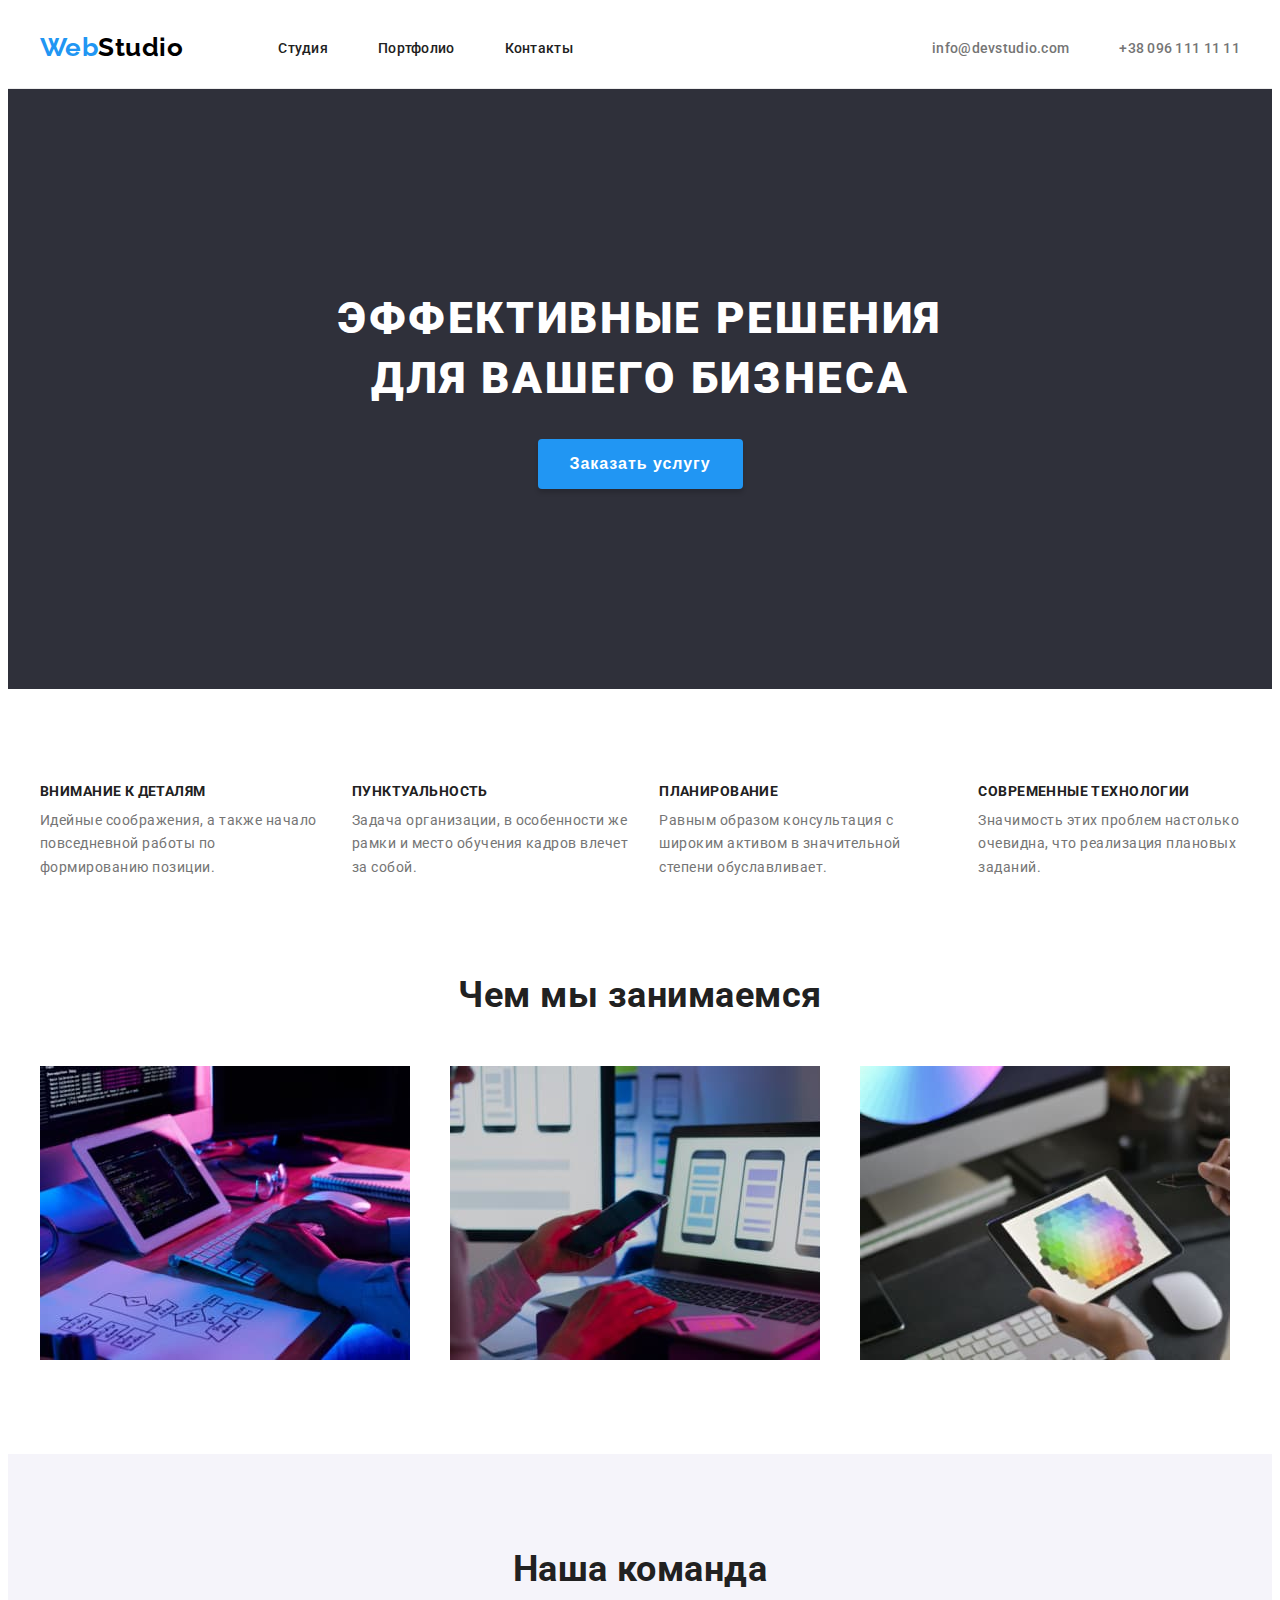
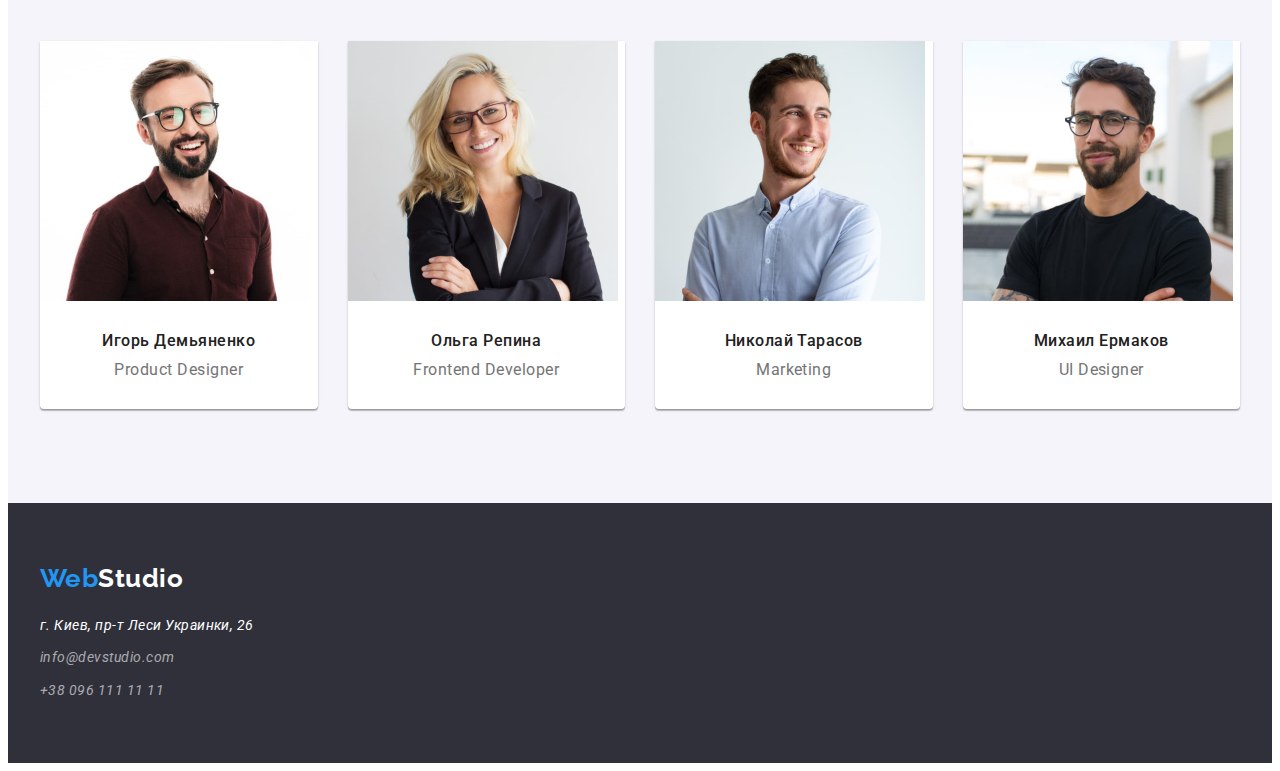
==== index.html @ ddf94287 "добавляет файлы дз3" ====
<!DOCTYPE html>
<html lang="ru">
  <head>
    <meta charset="UTF-8" />
    <meta http-equiv="X-UA-Compatible" content="IE=edge" />
    <meta name="viewport" content="width=device-width, initial-scale=1.0" />
    <title>Document</title>
    <link rel="preconnect" href="https://fonts.googleapis.com" />
    <link rel="preconnect" href="https://fonts.gstatic.com" crossorigin />
    <link
      href="https://fonts.googleapis.com/css2?family=Raleway:wght@700&family=Roboto:wght@400;500;700;900&display=swap"
      rel="stylesheet"
    />
    <link
      rel="stylesheet"
      href="https://cdnjs.cloudflare.com/ajax/libs/modern-normalize/1.1.0/modern-normalize.min.css"
      integrity="sha512-wpPYUAdjBVSE4KJnH1VR1HeZfpl1ub8YT/NKx4PuQ5NmX2tKuGu6U/JRp5y+Y8XG2tV+wKQpNHVUX03MfMFn9Q=="
      crossorigin="anonymous"
      referrerpolicy="no-referrer"
    />
    <link rel="stylesheet" href="./css/style.css" />
  </head>

  <body>
    <header class="header">
      <div class="container header-container">
        <a class="link logo" href="./index.html"
          >Web<span class="logo-color-black">Studio</span>
        </a>
        <nav class="nav">
          <ul class="links header-links">
            <li class="list nav-item">
              <a class="header-link link" href="./index.html">Студия</a>
            </li>
            <li class="list nav-item">
              <a class="header-link link" href="./portfolio.html">Портфолио</a>
            </li>
            <li class="list nav-item">
              <a class="header-link link" href="#">Контакты</a>
            </li>
          </ul>
        </nav>
        <ul class="contacts header-contacts">
          <li class="list list-contacts">
            <a class="link link-contacts" href="mailto:info@devstudio.com"
              >info@devstudio.com</a
            >
          </li>
          <li class="list list-contacts">
            <a class="link link-contacts" href="tel:+380961111111"
              >+38 096 111 11 11</a
            >
          </li>
        </ul>
      </div>
    </header>
    <main>
      <section class="hero">
        <div class="container hero-container">
          <h1 class="hero-title">Эффективные решения для вашего бизнеса</h1>
          <button type="button" class="hero-btn btn">Заказать услугу</button>
        </div>
      </section>
      <section class="benefits">
        <h2 class="visually-hidden">Преимущества</h2>
        <div class="container">
          <ul class="benefits-list">
            <li class="list benefits-item">
              <h3 class="benefits-title">Внимание к деталям</h3>
              <p class="benefits-text">
                Идейные соображения, а также начало повседневной работы по
                формированию позиции.
              </p>
            </li>
            <li class="list benefits-item">
              <h3 class="benefits-title">Пунктуальность</h3>
              <p class="benefits-text">
                Задача организации, в особенности же рамки и место обучения
                кадров влечет за собой.
              </p>
            </li>
            <li class="list benefits-item">
              <h3 class="benefits-title">Планирование</h3>
              <p class="benefits-text">
                Равным образом консультация с широким активом в значительной
                степени обуславливает.
              </p>
            </li>
            <li class="list benefits-item">
              <h3 class="benefits-title">Современные технологии</h3>
              <p class="benefits-text">
                Значимость этих проблем настолько очевидна, что реализация
                плановых заданий.
              </p>
            </li>
          </ul>
        </div>
      </section>
      <section class="business">
        <div class="container">
          <h2 class="business-title title">Чем мы занимаемся</h2>
          <ul class="business-list">
            <li class="list business-item">
              <img
                src="./images/box-1.jpg"
                alt="Печатает на клавиатуре"
                width="370"
                height="294"
              />
            </li>
            <li class="list business-item">
              <img
                src="./images/box-2.jpg"
                alt="Макеты мобильных версий"
                width="370"
                height="294"
              />
            </li>
            <li class="list business-item">
              <img
                src="./images/box-3.jpg"
                alt="Подбор цвета"
                width="370"
                height="294"
              />
            </li>
          </ul>
        </div>
      </section>
      <section class="team">
        <div class="container">
          <h2 class="team-title title">Наша команда</h2>
          <ul class="team-lists">
            <li class="cart list">
              <img
                class="cart-img"
                src="./images/member-1.jpg"
                alt="член команды 1"
                width="270"
                height="260"
              />
              <div class="cart-info">
                <h3 class="cart-title">Игорь Демьяненко</h3>
                <p lang="en" class="cart-text">Product Designer</p>
              </div>
            </li>
            <li class="cart list">
              <img
                class="cart-img"
                src="./images/member-2.jpg"
                alt="член команды 2"
                width="270"
                height="260"
              />
              <div class="cart-info">
                <h3 class="cart-title">Ольга Репина</h3>
                <p lang="en" class="cart-text">Frontend Developer</p>
              </div>
            </li>
            <li class="cart list">
              <img
                class="cart-img"
                src="./images/member-3.jpg"
                alt="член команды 3"
                width="270"
                height="260"
              />
              <div class="cart-info">
                <h3 class="cart-title">Николай Тарасов</h3>
                <p lang="en" class="cart-text">Marketing</p>
              </div>
            </li>
            <li class="cart list">
              <img
                class="cart-img"
                src="./images/member-4.jpg"
                alt="член команды 4"
                width="270"
                height="260"
              />
              <div class="cart-info">
                <h3 class="cart-title">Михаил Ермаков</h3>
                <p lang="en" class="cart-text">UI Designer</p>
              </div>
            </li>
          </ul>
        </div>
      </section>
    </main>
    <footer class="footer">
      <div class="container">
        <a class="link logo" href="./index.html"
          >Web<span class="logo-color-white">Studio</span></a
        >
        <address class="address">
          <ul class="addres-lists">
            <li class="list address-item">
              <a class="link link-address" href=""
                >г. Киев, пр-т Леси Украинки, 26</a
              >
            </li>
            <li class="list address-item">
              <a
                class="link link-footer-contacts"
                href="mailto:info@devstudio.com"
                >info@devstudio.com</a
              >
            </li>
            <li class="list address-item">
              <a class="link link-footer-contacts" href="tel:+380961111111"
                >+38 096 111 11 11</a
              >
            </li>
          </ul>
        </address>
      </div>
    </footer>
  </body>
</html>
---- css/style.css ----
:root {
  --title-color: #212121;
  --text-color: #757575;
  --accent-color: #2196f3;
}

p,
h1,
h2,
h3,
h4,
h5,
h6 {
  margin: 0;
}

ul {
  margin: 0;
  padding-left: 0;
}

img {
  display: block;
}

body {
  font-family: "Roboto", sans-serif;
  letter-spacing: 0.03em;
  background: #ffffff;
}

.link {
  text-decoration: none;
}

.list {
  list-style: none;
}

.visually-hidden {
  position: absolute;
  width: 1px;
  height: 1px;
  margin: -1px;
  padding: 0;
  overflow: hidden;
  border: 0;
  clip: rect(0 0 0 0);
}

.container {
  width: 1200px;
  margin: 0 auto;
  padding-left: 15px;
  padding-right: 15px;
}

/*------------------header------------------*/

.logo {
  font-family: "Raleway", sans-serif;
  font-weight: 700;
  font-size: 26px;
  line-height: 1.19;
  color: var(--accent-color);
}

.btn {
  cursor: pointer;
  border: none;
}

.logo-color-black {
  color: #000000;
}

.header {
  padding-top: 24px;
  padding-bottom: 25px;
  max-width: 1600px;
  margin: 0 auto;

  border-bottom: 1px solid #ececec;
}

.header-link {
  font-weight: 500;
  font-size: 14px;
  line-height: 1.14;
  letter-spacing: 0.02em;
  color: #212121;
}
.header-link:hover,
.header-link:focus {
  color: var(--accent-color);
}

.link-contacts {
  font-weight: 500;
  font-size: 14px;
  line-height: 1.14;
  letter-spacing: 0.02em;
  color: #757575;
}
.link-contacts:hover,
.link-contacts:focus {
  color: var(--accent-color);
}

.header-container {
  display: flex;
  align-items: center;
}

.header-links {
  display: flex;
  align-items: center;
}

.nav-item:not(:first-child) {
  margin-left: 50px;
}
.nav-item:first-child {
  margin-left: 95px;
}

.header-contacts {
  margin-left: auto;
}

.contacts {
  display: flex;
  align-items: center;
}

.list-contacts:not(:first-child) {
  margin-left: 50px;
}

/*---------------hero-------------*/

.hero {
  background-color: #2f303a;
  max-width: 1600px;
  margin: 0 auto;
}

.hero-container {
  padding-top: 200px;
  padding-bottom: 200px;
}

.hero-title {
  max-width: 696px;
  margin-left: auto;
  margin-right: auto;
  font-weight: 900;
  font-size: 44px;
  line-height: 1.36;
  text-align: center;
  letter-spacing: 0.06em;
  text-transform: uppercase;
  color: #ffffff;
}

.hero-btn {
  padding: 10px 32px;
  margin-top: 30px;
  margin-left: auto;
  margin-right: auto;
  font-weight: 700;
  font-size: 16px;
  line-height: 1.87;
  display: flex;
  align-items: center;
  text-align: center;
  letter-spacing: 0.06em;
  color: #ffffff;
  background-color: var(--accent-color);
  box-shadow: 0px 4px 4px rgba(0, 0, 0, 0.15);
  border-radius: 4px;
}
.hero-btn:hover,
.hero-btn:focus {
  background-color: #188ce8;
}

/*-------------------benefits-----------------*/

.benefits-list {
  display: flex;
}

.benefits-item:not(:last-child) {
  margin-right: 30px;
}

.benefits {
  padding-top: 94px;
  padding-bottom: 94px;
}

.benefits-title {
  margin-bottom: 10px;
}

.benefits-title {
  font-weight: 700;
  font-size: 14px;
  line-height: 16px;
  letter-spacing: 0.03em;
  text-transform: uppercase;

  color: #212121;
}

.benefits-text {
  font-weight: 400;
  font-size: 14px;
  line-height: 1.71;
  color: var(--text-color);
}

/*business*/
.business {
  padding-bottom: 94px;
}

.business-title {
  margin-bottom: 50px;
}

.business-list {
  display: flex;
  margin-left: -30px;
  margin-top: -30px;
}

.business-item {
  flex-basis: calc(100% / 3 - 30px);
  margin-left: 30px;
  margin-top: 30px;
}

/*----------------team--------------*/

.team {
  padding-top: 94px;
  padding-bottom: 94px;
  max-width: 1600px;
  margin: 0 auto;
  background-color: #f5f4fa;
}

.team-title {
  padding-bottom: 50px;
}

.team-lists {
  margin-top: 50px;

  display: flex;
  margin-left: -30px;
  margin-top: -30px;
}

.cart {
  flex-basis: calc(100% / 4 - 30px);
  margin-left: 30px;
  margin-top: 30px;
  background: #ffffff;

  box-shadow: 0px 1px 3px rgba(0, 0, 0, 0.12), 0px 1px 1px rgba(0, 0, 0, 0.14),
    0px 2px 1px rgba(0, 0, 0, 0.2);
  border-radius: 0px 0px 4px 4px;
}

,
cart-info {
}

.title {
  font-weight: 700;
  font-size: 36px;
  line-height: 1.17;
  text-align: center;
  color: var(--title-color);
}

.cart-title {
  padding-top: 30px;
  font-weight: 500;
  font-size: 16px;
  line-height: 1.19;
  text-align: center;
  color: var(--title-color);
}

.cart-text {
  padding-top: 10px;
  font-weight: 400;
  font-size: 16px;
  line-height: 1.19;
  text-align: center;
  color: var(--text-color);
  padding-bottom: 30px;
}

/*portfolio*/

.portfolio {
  padding-top: 94px;
  padding-bottom: 94px;
}

.container-btn {
  margin-left: auto;
  margin-right: auto;
}

.portfolio-list {
  display: flex;
  justify-content: center;
}

.btn-item {
}

.btn-item:not(:last-child) {
  margin-right: 8px;
}

.portfolio-btn {
  padding: 6px 23px;
  font-weight: 500;
  font-size: 16px;
  line-height: 1.62;
  text-align: center;
  color: --title-color background-color #f5f4fa;
  border-radius: 4px;
}

.active,
.portfolio-btn:hover,
.portfolio-btn:focus {
  background-color: var(--accent-color);
  color: #ffffff;
}

.portfolio-cart-list {
  padding-top: 50px;
  display: flex;
  flex-wrap: wrap;
  margin-left: -30px;
  margin-top: -30px;
}
.portfolio-cart {
  flex-basis: calc(100% / 3 - 30px);
  margin-left: 30px;
  margin-top: 30px;
}

.container-portfolio {
  border-bottom: 1px solid #eeeeee;
  border-left: 1px solid #eeeeee;
  border-right: 1px solid #eeeeee;
}

.portfolio-title {
  padding-top: 20px;
  padding-left: 24px;
  font-weight: 700;
  font-size: 18px;
  line-height: 2;
  letter-spacing: 0.06em;
  color: var(--title-color);
}

.portfolio-text {
  margin-top: 4px;
  padding-left: 24px;
  padding-bottom: 20px;
  font-weight: 400;
  font-size: 16px;
  line-height: 1.87;
  color: var(--text-color);
}

/*footer*/

.footer {
  padding-top: 60px;
  max-width: 1600px;
  margin: 0 auto;
  background-color: #2f303a;
}

.logo-color-white {
  color: #ffffff;
}
.address {
  margin-top: 20px;
}

.addres-lists {
  padding-bottom: 60px;
}
.address-item:not(:first-child) {
  margin-top: 9px;
}

.link-address {
  font-size: 14px;
  line-height: 1.71;
  color: #ffffff;
}

.link-footer-contacts {
  font-size: 14px;
  line-height: 1.71;
  color: rgba(255, 255, 255, 0.6);
}
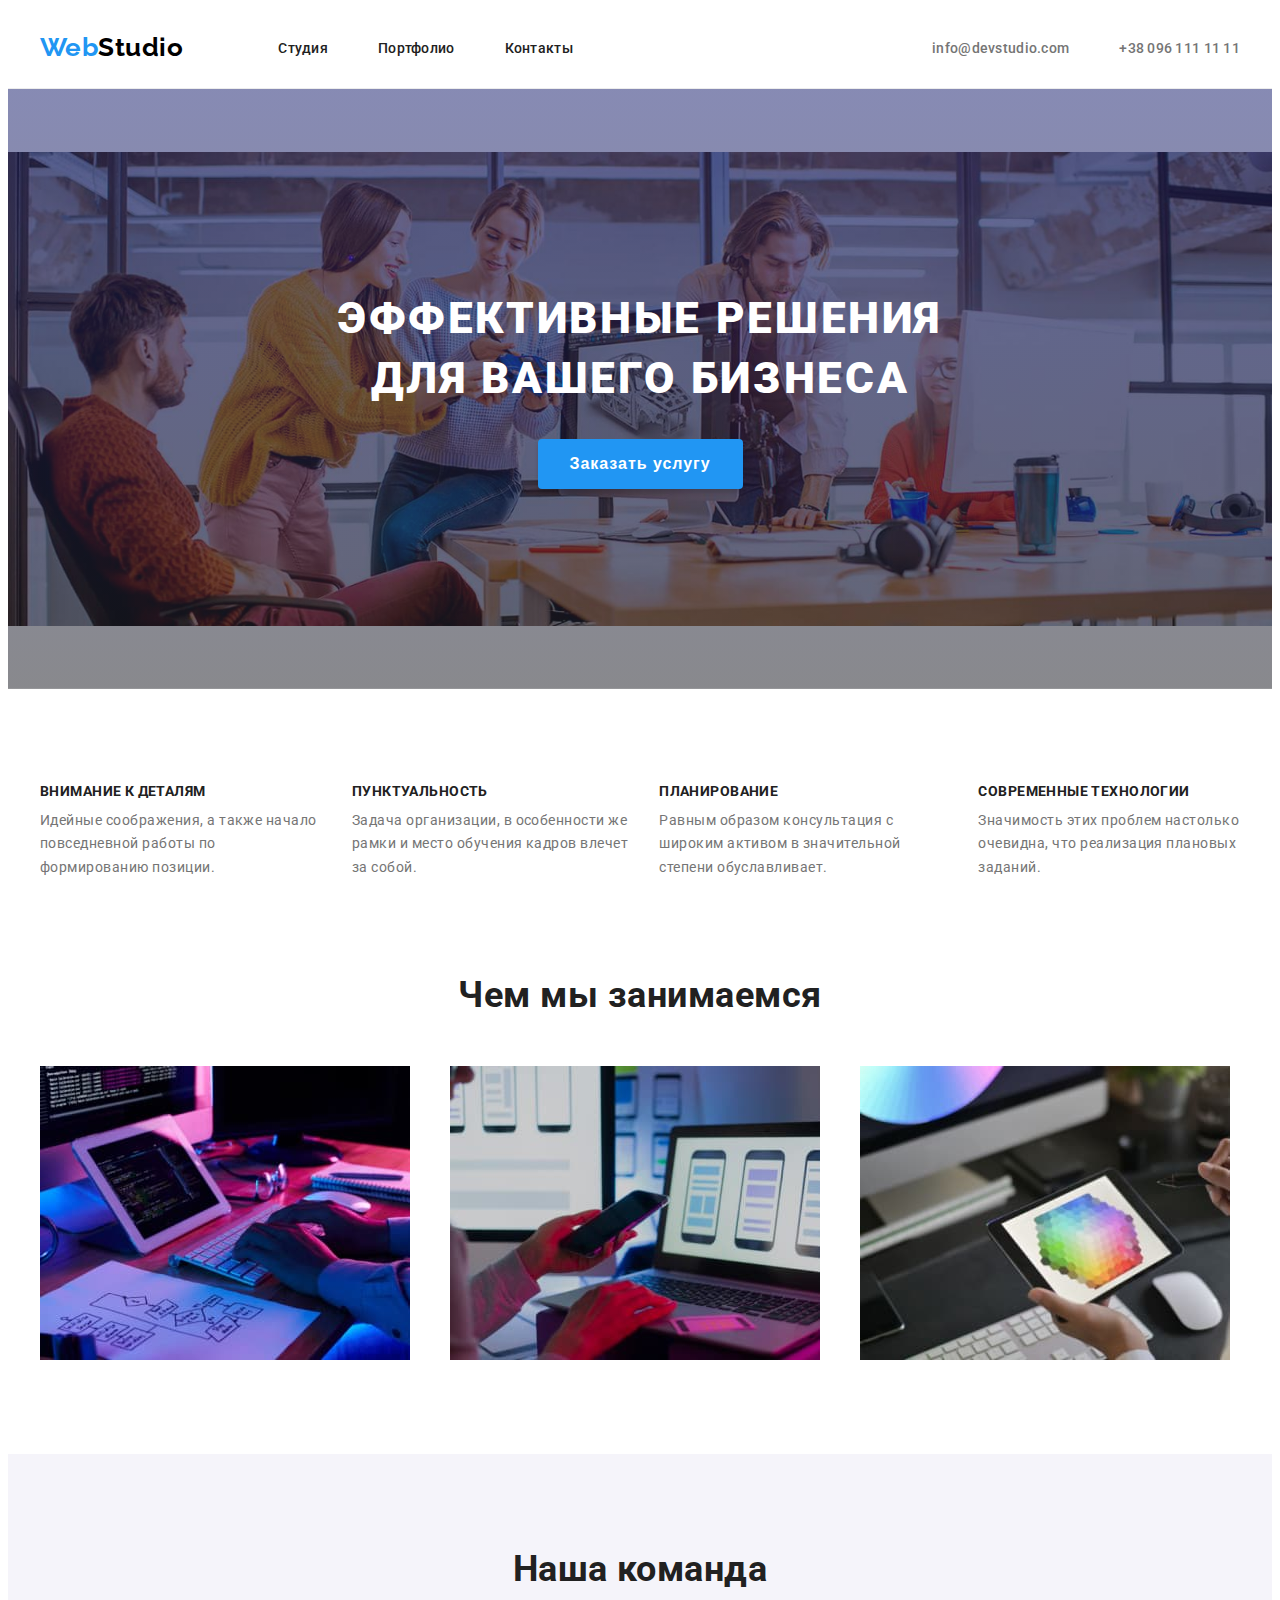
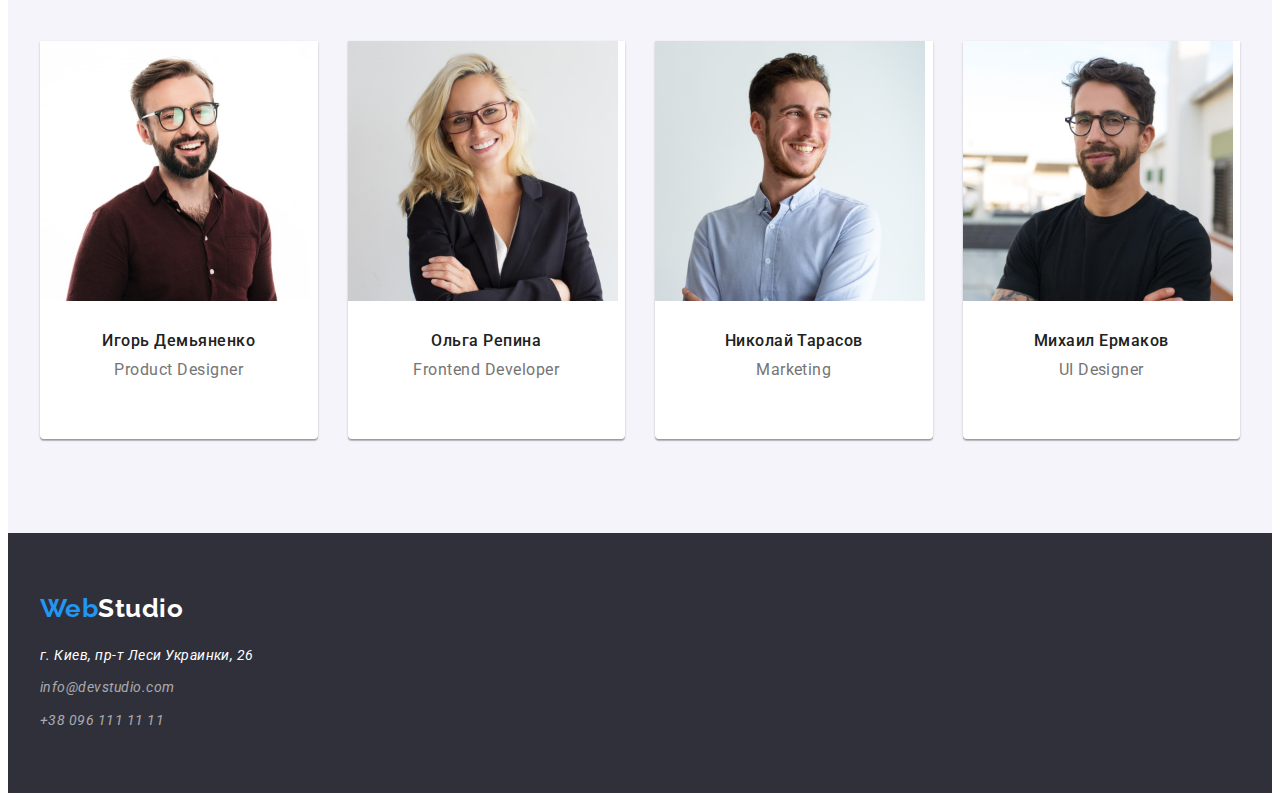
==== commit 3b4d6b9b: "добавляет фон для героя" ====
--- a/index.html
+++ b/index.html
@@ -181,6 +181,12 @@
               <div class="cart-info">
                 <h3 class="cart-title">Михаил Ермаков</h3>
                 <p lang="en" class="cart-text">UI Designer</p>
+                <ul class="social-list">
+                  <li class="social-item list"><a href="" class="social-link link"></a></li>
+                  <li class="social-item list"><a href="" class="social-link link"></a></li>
+                  <li class="social-item list"><a href="" class="social-link link"></a></li>
+                  <li class="social-item list"><a href="" class="social-link link"></a></li>
+                </ul>
               </div>
             </li>
           </ul>
--- a/css/style.css
+++ b/css/style.css
@@ -140,9 +140,17 @@
 /*---------------hero-------------*/
 
 .hero {
-  background-color: #2f303a;
+  background-color: #c4c4c4;
   max-width: 1600px;
   margin: 0 auto;
+  background-image: linear-gradient(
+      rgba(43, 52, 155, 0.4),
+      rgba(47, 48, 58, 0.4)
+    ),
+    url(../images/hero-bg.jpg);
+  background-repeat: no-repeat;
+  background-position: center;
+  background-size: contain;
 }
 
 .hero-container {
@@ -303,7 +311,29 @@
   line-height: 1.19;
   text-align: center;
   color: var(--text-color);
-  padding-bottom: 30px;
+  margin-bottom: 16px;
+}
+
+.social-list {
+  display: flex;
+  justify-content: center;
+}
+
+.social-item {
+  width: 44px;
+  height: 44px;
+}
+
+.social-item + .social-item {
+  margin-left: 10px;
+}
+
+.social-link {
+  width: 100%;
+  height: 100%;
+  display: block;
+  border-radius: 50%;
+  background-color: #ffffff;
 }
 
 /*portfolio*/
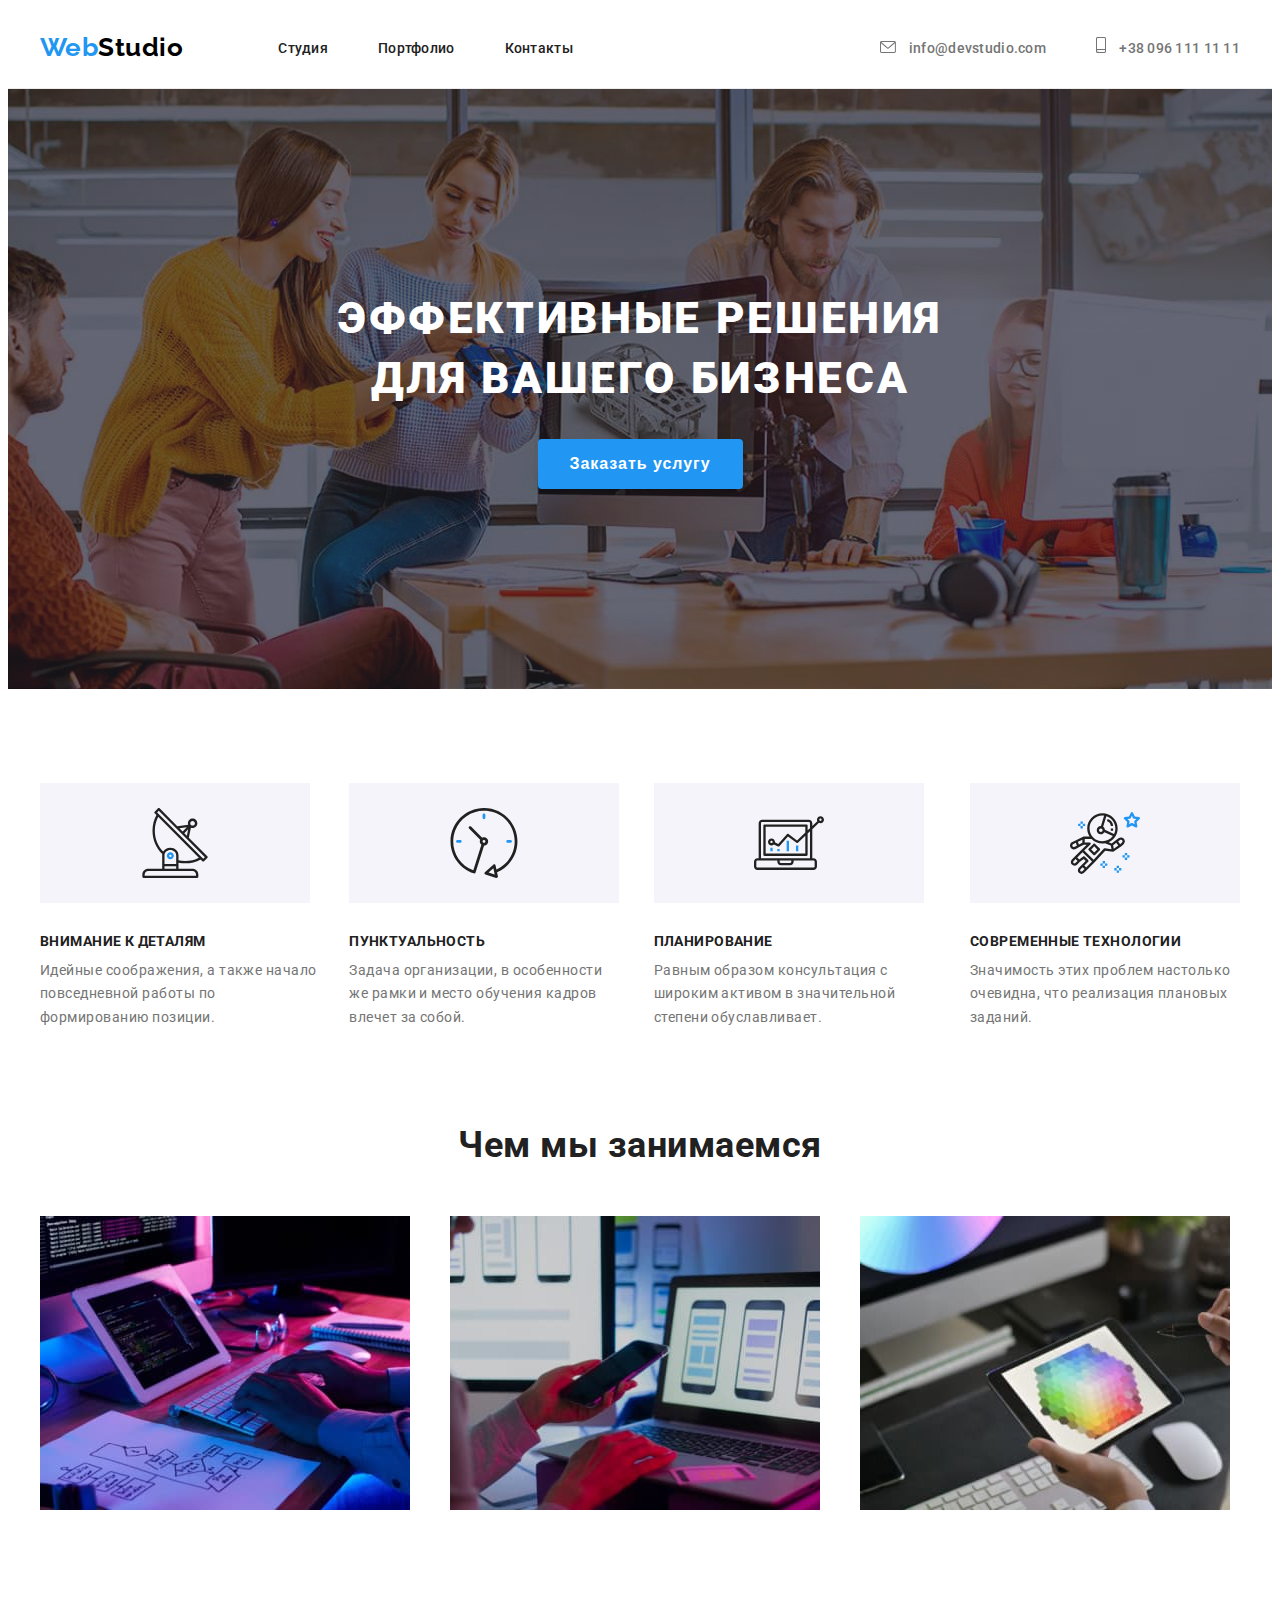
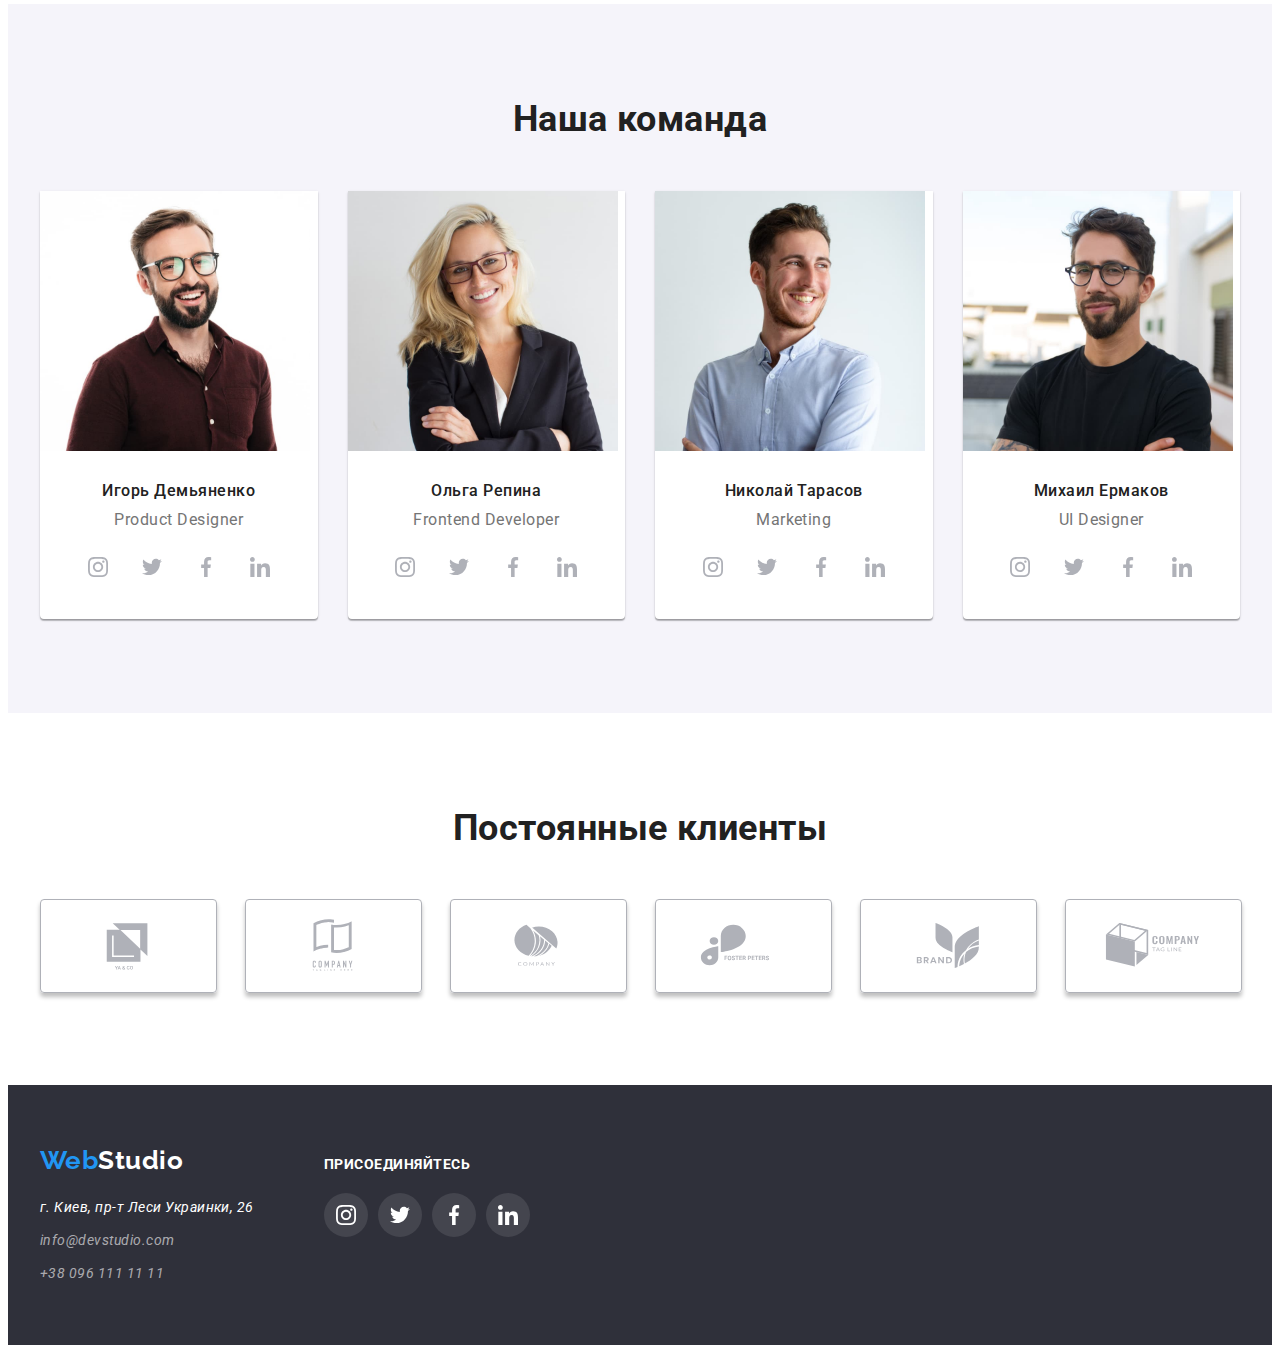
==== commit 125085c0: "добавляет стилизацию" ====
--- a/index.html
+++ b/index.html
@@ -1,225 +1,359 @@
 <!DOCTYPE html>
 <html lang="ru">
-  <head>
-    <meta charset="UTF-8" />
-    <meta http-equiv="X-UA-Compatible" content="IE=edge" />
-    <meta name="viewport" content="width=device-width, initial-scale=1.0" />
-    <title>Document</title>
-    <link rel="preconnect" href="https://fonts.googleapis.com" />
-    <link rel="preconnect" href="https://fonts.gstatic.com" crossorigin />
-    <link
-      href="https://fonts.googleapis.com/css2?family=Raleway:wght@700&family=Roboto:wght@400;500;700;900&display=swap"
-      rel="stylesheet"
-    />
-    <link
-      rel="stylesheet"
-      href="https://cdnjs.cloudflare.com/ajax/libs/modern-normalize/1.1.0/modern-normalize.min.css"
-      integrity="sha512-wpPYUAdjBVSE4KJnH1VR1HeZfpl1ub8YT/NKx4PuQ5NmX2tKuGu6U/JRp5y+Y8XG2tV+wKQpNHVUX03MfMFn9Q=="
-      crossorigin="anonymous"
-      referrerpolicy="no-referrer"
-    />
-    <link rel="stylesheet" href="./css/style.css" />
-  </head>
 
-  <body>
-    <header class="header">
-      <div class="container header-container">
-        <a class="link logo" href="./index.html"
-          >Web<span class="logo-color-black">Studio</span>
-        </a>
-        <nav class="nav">
-          <ul class="links header-links">
-            <li class="list nav-item">
-              <a class="header-link link" href="./index.html">Студия</a>
-            </li>
-            <li class="list nav-item">
-              <a class="header-link link" href="./portfolio.html">Портфолио</a>
-            </li>
-            <li class="list nav-item">
-              <a class="header-link link" href="#">Контакты</a>
-            </li>
-          </ul>
-        </nav>
-        <ul class="contacts header-contacts">
-          <li class="list list-contacts">
-            <a class="link link-contacts" href="mailto:info@devstudio.com"
-              >info@devstudio.com</a
-            >
-          </li>
-          <li class="list list-contacts">
-            <a class="link link-contacts" href="tel:+380961111111"
-              >+38 096 111 11 11</a
-            >
-          </li>
-        </ul>
-      </div>
-    </header>
-    <main>
-      <section class="hero">
-        <div class="container hero-container">
-          <h1 class="hero-title">Эффективные решения для вашего бизнеса</h1>
-          <button type="button" class="hero-btn btn">Заказать услугу</button>
-        </div>
-      </section>
-      <section class="benefits">
-        <h2 class="visually-hidden">Преимущества</h2>
-        <div class="container">
-          <ul class="benefits-list">
-            <li class="list benefits-item">
-              <h3 class="benefits-title">Внимание к деталям</h3>
-              <p class="benefits-text">
-                Идейные соображения, а также начало повседневной работы по
-                формированию позиции.
-              </p>
-            </li>
-            <li class="list benefits-item">
-              <h3 class="benefits-title">Пунктуальность</h3>
-              <p class="benefits-text">
-                Задача организации, в особенности же рамки и место обучения
-                кадров влечет за собой.
-              </p>
-            </li>
-            <li class="list benefits-item">
-              <h3 class="benefits-title">Планирование</h3>
-              <p class="benefits-text">
-                Равным образом консультация с широким активом в значительной
-                степени обуславливает.
-              </p>
-            </li>
-            <li class="list benefits-item">
-              <h3 class="benefits-title">Современные технологии</h3>
-              <p class="benefits-text">
-                Значимость этих проблем настолько очевидна, что реализация
-                плановых заданий.
-              </p>
-            </li>
-          </ul>
-        </div>
-      </section>
-      <section class="business">
-        <div class="container">
-          <h2 class="business-title title">Чем мы занимаемся</h2>
-          <ul class="business-list">
-            <li class="list business-item">
-              <img
-                src="./images/box-1.jpg"
-                alt="Печатает на клавиатуре"
-                width="370"
-                height="294"
-              />
-            </li>
-            <li class="list business-item">
-              <img
-                src="./images/box-2.jpg"
-                alt="Макеты мобильных версий"
-                width="370"
-                height="294"
-              />
-            </li>
-            <li class="list business-item">
-              <img
-                src="./images/box-3.jpg"
-                alt="Подбор цвета"
-                width="370"
-                height="294"
-              />
-            </li>
-          </ul>
-        </div>
-      </section>
-      <section class="team">
-        <div class="container">
-          <h2 class="team-title title">Наша команда</h2>
-          <ul class="team-lists">
-            <li class="cart list">
-              <img
-                class="cart-img"
-                src="./images/member-1.jpg"
-                alt="член команды 1"
-                width="270"
-                height="260"
-              />
-              <div class="cart-info">
-                <h3 class="cart-title">Игорь Демьяненко</h3>
-                <p lang="en" class="cart-text">Product Designer</p>
-              </div>
-            </li>
-            <li class="cart list">
-              <img
-                class="cart-img"
-                src="./images/member-2.jpg"
-                alt="член команды 2"
-                width="270"
-                height="260"
-              />
-              <div class="cart-info">
-                <h3 class="cart-title">Ольга Репина</h3>
-                <p lang="en" class="cart-text">Frontend Developer</p>
-              </div>
-            </li>
-            <li class="cart list">
-              <img
-                class="cart-img"
-                src="./images/member-3.jpg"
-                alt="член команды 3"
-                width="270"
-                height="260"
-              />
-              <div class="cart-info">
-                <h3 class="cart-title">Николай Тарасов</h3>
-                <p lang="en" class="cart-text">Marketing</p>
-              </div>
-            </li>
-            <li class="cart list">
-              <img
-                class="cart-img"
-                src="./images/member-4.jpg"
-                alt="член команды 4"
-                width="270"
-                height="260"
-              />
-              <div class="cart-info">
-                <h3 class="cart-title">Михаил Ермаков</h3>
-                <p lang="en" class="cart-text">UI Designer</p>
-                <ul class="social-list">
-                  <li class="social-item list"><a href="" class="social-link link"></a></li>
-                  <li class="social-item list"><a href="" class="social-link link"></a></li>
-                  <li class="social-item list"><a href="" class="social-link link"></a></li>
-                  <li class="social-item list"><a href="" class="social-link link"></a></li>
-                </ul>
-              </div>
-            </li>
-          </ul>
-        </div>
-      </section>
-    </main>
-    <footer class="footer">
+<head>
+  <meta charset="UTF-8" />
+  <meta http-equiv="X-UA-Compatible" content="IE=edge" />
+  <meta name="viewport" content="width=device-width, initial-scale=1.0" />
+  <title>Document</title>
+  <link rel="preconnect" href="https://fonts.googleapis.com" />
+  <link rel="preconnect" href="https://fonts.gstatic.com" crossorigin />
+  <link href="https://fonts.googleapis.com/css2?family=Raleway:wght@700&family=Roboto:wght@400;500;700;900&display=swap"
+    rel="stylesheet" />
+  <link rel="stylesheet" href="https://cdnjs.cloudflare.com/ajax/libs/modern-normalize/1.1.0/modern-normalize.min.css"
+    integrity="sha512-wpPYUAdjBVSE4KJnH1VR1HeZfpl1ub8YT/NKx4PuQ5NmX2tKuGu6U/JRp5y+Y8XG2tV+wKQpNHVUX03MfMFn9Q=="
+    crossorigin="anonymous" referrerpolicy="no-referrer" />
+  <link rel="stylesheet" href="./css/style.css" />
+</head>
+
+<body>
+  <header class="header">
+    <div class="container header-container">
+      <a class="link logo" href="./index.html">Web<span class="logo-color-black">Studio</span>
+      </a>
+      <nav class="nav">
+        <ul class="links header-links">
+          <li class="list nav-item">
+            <a class="header-link link" href="./index.html">Студия</a>
+          </li>
+          <li class="list nav-item">
+            <a class="header-link link" href="./portfolio.html">Портфолио</a>
+          </li>
+          <li class="list nav-item">
+            <a class="header-link link" href="#">Контакты</a>
+          </li>
+        </ul>
+      </nav>
+      <ul class="contacts header-contacts">
+        <li class="list list-contacts mail-item">
+          <a class="link link-contacts link-mail" href="mailto:info@devstudio.com">
+            <svg class="mail-icon icon">
+              <use href="./images/sprite.svg#icon-envelope"></use>
+            </svg>
+            info@devstudio.com</a>
+        </li>
+        <li class="list list-contacts phone-item">
+          <a class="link link-contacts" href="tel:+380961111111">
+            <svg class="phone-icon icon">
+              <use href="./images/sprite.svg#icon-smartphone"></use>
+            </svg>
+            +38 096 111 11 11</a>
+        </li>
+      </ul>
+    </div>
+  </header>
+  <main>
+    <section class="hero">
+      <div class="container hero-container">
+        <h1 class="hero-title">Эффективные решения для вашего бизнеса</h1>
+        <button type="button" class="hero-btn btn">Заказать услугу</button>
+      </div>
+    </section>
+    <section class="benefits">
+      <h2 class="visually-hidden">Преимущества</h2>
       <div class="container">
-        <a class="link logo" href="./index.html"
-          >Web<span class="logo-color-white">Studio</span></a
-        >
+        <ul class="benefits-list">
+          <li class="list benefits-item">
+            <div class="container-benefits">
+              <svg class="benefit-icon">
+                <use href="./images/sprite.svg#icon-antenna"></use>
+              </svg>
+            </div>
+            <h3 class="benefits-title">Внимание к деталям</h3>
+            <p class="benefits-text">
+              Идейные соображения, а также начало повседневной работы по
+              формированию позиции.
+            </p>
+          </li>
+          <li class="list benefits-item">
+            <div class="container-benefits">
+              <svg class="benefit-icon">
+                <use href="./images/sprite.svg#icon-clock"></use>
+              </svg>
+            </div>
+            <h3 class="benefits-title">Пунктуальность</h3>
+            <p class="benefits-text">
+              Задача организации, в особенности же рамки и место обучения
+              кадров влечет за собой.
+            </p>
+          </li>
+          <li class="list benefits-item">
+            <div class="container-benefits">
+              <svg class="benefit-icon">
+                <use href="./images/sprite.svg#icon-diagram"></use>
+              </svg>
+            </div>
+            <h3 class="benefits-title">Планирование</h3>
+            <p class="benefits-text">
+              Равным образом консультация с широким активом в значительной
+              степени обуславливает.
+            </p>
+          </li>
+          <li class="list benefits-item">
+            <div class="container-benefits">
+              <svg class="benefit-icon">
+                <use href="./images/sprite.svg#icon-astronaut"></use>
+              </svg>
+            </div>
+            <h3 class="benefits-title">Современные технологии</h3>
+            <p class="benefits-text">
+              Значимость этих проблем настолько очевидна, что реализация
+              плановых заданий.
+            </p>
+          </li>
+        </ul>
+      </div>
+    </section>
+    <section class="business">
+      <div class="container">
+        <h2 class="business-title title">Чем мы занимаемся</h2>
+        <ul class="business-list">
+          <li class="list business-item">
+            <img src="./images/box-1.jpg" alt="Печатает на клавиатуре" width="370" height="294" />
+          </li>
+          <li class="list business-item">
+            <img src="./images/box-2.jpg" alt="Макеты мобильных версий" width="370" height="294" />
+          </li>
+          <li class="list business-item">
+            <img src="./images/box-3.jpg" alt="Подбор цвета" width="370" height="294" />
+          </li>
+        </ul>
+      </div>
+    </section>
+    <section class="team">
+      <div class="container">
+        <h2 class="team-title title">Наша команда</h2>
+        <ul class="team-lists">
+          <li class="cart list">
+            <img class="cart-img" src="./images/member-1.jpg" alt="член команды 1" width="270" height="260" />
+            <div class="cart-info">
+              <h3 class="cart-title">Игорь Демьяненко</h3>
+              <p lang="en" class="cart-text">Product Designer</p>
+              <ul class="social-list">
+                <li class="social-item list">
+                  <a href="" class="social-link link">
+                    <svg class="social-icon">
+                      <use href="./images/sprite.svg#icon-instagram"></use>
+                    </svg>
+                  </a>
+                </li>
+                <li class="social-item list">
+                  <a href="" class="social-link link"><svg class="social-icon">
+                      <use href="./images/sprite.svg#icon-twitter"></use>
+                    </svg>
+                  </a>
+                </li>
+                <li class="social-item list">
+                  <a href="" class="social-link link"><svg class="social-icon">
+                      <use href="./images/sprite.svg#icon-facebook"></use>
+                    </svg></a>
+                </li>
+                <li class="social-item list">
+                  <a href="" class="social-link link"><svg class="social-icon">
+                      <use href="./images/sprite.svg#icon-linkedin"></use>
+                    </svg></a>
+                </li>
+              </ul>
+            </div>
+          </li>
+
+          <li class="cart list">
+            <img class="cart-img" src="./images/member-2.jpg" alt="член команды 2" width="270" height="260" />
+            <div class="cart-info">
+              <h3 class="cart-title">Ольга Репина</h3>
+              <p lang="en" class="cart-text">Frontend Developer</p>
+              <ul class="social-list">
+                <li class="social-item list">
+                  <a href="" class="social-link link">
+                    <svg class="social-icon">
+                      <use href="./images/sprite.svg#icon-instagram"></use>
+                    </svg>
+                  </a>
+                </li>
+                <li class="social-item list">
+                  <a href="" class="social-link link"><svg class="social-icon">
+                      <use href="./images/sprite.svg#icon-twitter"></use>
+                    </svg></a>
+                </li>
+                <li class="social-item list">
+                  <a href="" class="social-link link"><svg class="social-icon">
+                      <use href="./images/sprite.svg#icon-facebook"></use>
+                    </svg></a>
+                </li>
+                <li class="social-item list">
+                  <a href="" class="social-link link"><svg class="social-icon">
+                      <use href="./images/sprite.svg#icon-linkedin"></use>
+                    </svg></a>
+                </li>
+              </ul>
+            </div>
+          </li>
+          <li class="cart list">
+            <img class="cart-img" src="./images/member-3.jpg" alt="член команды 3" width="270" height="260" />
+            <div class="cart-info">
+              <h3 class="cart-title">Николай Тарасов</h3>
+              <p lang="en" class="cart-text">Marketing</p>
+              <ul class="social-list">
+                <li class="social-item list">
+                  <a href="" class="social-link link">
+                    <svg class="social-icon">
+                      <use href="./images/sprite.svg#icon-instagram"></use>
+                    </svg>
+                  </a>
+                </li>
+                <li class="social-item list">
+                  <a href="" class="social-link link"><svg class="social-icon">
+                      <use href="./images/sprite.svg#icon-twitter"></use>
+                    </svg></a>
+                </li>
+                <li class="social-item list">
+                  <a href="" class="social-link link"><svg class="social-icon">
+                      <use href="./images/sprite.svg#icon-facebook"></use>
+                    </svg></a>
+                </li>
+                <li class="social-item list">
+                  <a href="" class="social-link link"><svg class="social-icon">
+                      <use href="./images/sprite.svg#icon-linkedin"></use>
+                    </svg></a>
+                </li>
+              </ul>
+            </div>
+          </li>
+          <li class="cart list">
+            <img class="cart-img" src="./images/member-4.jpg" alt="член команды 4" width="270" height="260" />
+            <div class="cart-info">
+              <h3 class="cart-title">Михаил Ермаков</h3>
+              <p lang="en" class="cart-text">UI Designer</p>
+              <ul class="social-list">
+                <li class="social-item list">
+                  <a href="" class="social-link link">
+                    <svg class="social-icon">
+                      <use href="./images/sprite.svg#icon-instagram"></use>
+                    </svg>
+                  </a>
+                </li>
+                <li class="social-item list">
+                  <a href="" class="social-link link"><svg class="social-icon">
+                      <use href="./images/sprite.svg#icon-twitter"></use>
+                    </svg></a>
+                </li>
+                <li class="social-item list">
+                  <a href="" class="social-link link"><svg class="social-icon">
+                      <use href="./images/sprite.svg#icon-facebook"></use>
+                    </svg></a>
+                </li>
+                <li class="social-item list">
+                  <a href="" class="social-link link"><svg class="social-icon">
+                      <use href="./images/sprite.svg#icon-linkedin"></use>
+                    </svg></a>
+                </li>
+              </ul>
+            </div>
+          </li>
+        </ul>
+      </div>
+    </section>
+    <section class="clients">
+      <div class="container clients-container">
+        <h2 class="title clients-title">Постоянные клиенты</h2>
+        <ul class="clients-lists">
+          <li class="list clients-item">
+            <a class="link clients-link" href="">
+              <svg class="client-icon">
+                <use href="./images/sprite.svg#icon-client-logo-1"></use>
+              </svg></a>
+          </li>
+          <li class="list clients-item">
+            <a class="link clients-link" href="">
+              <svg class="client-icon">
+                <use href="./images/sprite.svg#icon-client-logo-2"></use>
+              </svg></a>
+          </li>
+          <li class="list clients-item">
+            <a class="link clients-link" href="">
+              <svg class="client-icon">
+                <use href="./images/sprite.svg#icon-client-logo-3"></use>
+              </svg></a>
+          </li>
+          <li class="list clients-item">
+            <a class="link clients-link" href="">
+              <svg class="client-icon">
+                <use href="./images/sprite.svg#icon-client-logo-4"></use>
+              </svg></a>
+          </li>
+          <li class="list clients-item">
+            <a class="link clients-link" href="">
+              <svg class="client-icon">
+                <use href="./images/sprite.svg#icon-client-logo-5"></use>
+              </svg></a>
+          </li>
+          <li class="list clients-item">
+            <a class="link clients-link" href="">
+              <svg class="client-icon">
+                <use href="./images/sprite.svg#icon-client-logo-6"></use>
+              </svg></a>
+          </li>
+        </ul>
+      </div>
+    </section>
+  </main>
+  <footer class="footer">
+    <div class="container footer-container">
+      <div class="contacts-block">
+        <a class="link logo" href="./index.html">Web<span class="logo-color-white">Studio</span></a>
         <address class="address">
           <ul class="addres-lists">
             <li class="list address-item">
-              <a class="link link-address" href=""
-                >г. Киев, пр-т Леси Украинки, 26</a
-              >
+              <a class="link link-address" href="">г. Киев, пр-т Леси Украинки, 26</a>
             </li>
             <li class="list address-item">
-              <a
-                class="link link-footer-contacts"
-                href="mailto:info@devstudio.com"
-                >info@devstudio.com</a
-              >
+              <a class="link link-footer-contacts" href="mailto:info@devstudio.com">info@devstudio.com</a>
             </li>
             <li class="list address-item">
-              <a class="link link-footer-contacts" href="tel:+380961111111"
-                >+38 096 111 11 11</a
-              >
+              <a class="link link-footer-contacts" href="tel:+380961111111">+38 096 111 11 11</a>
             </li>
           </ul>
         </address>
       </div>
-    </footer>
-  </body>
-</html>
+      <div class="social-block">
+        <p class="join">присоединяйтесь</p>
+        <ul class="footer-social-list">
+          <li class="footer-social-item list">
+            <a href="" class="footer-social-link link">
+              <svg class="footer-social-icon">
+                <use href="./images/sprite.svg#icon-instagram"></use>
+              </svg>
+            </a>
+          </li>
+          <li class="footer-social-item list">
+            <a href="" class="footer-social-link link"><svg class="footer-social-icon">
+                <use href="./images/sprite.svg#icon-twitter"></use>
+              </svg></a>
+          </li>
+          <li class="footer-social-item list">
+            <a href="" class="footer-social-link link"><svg class="footer-social-icon">
+                <use href="./images/sprite.svg#icon-facebook"></use>
+              </svg></a>
+          </li>
+          <li class="footer-social-item list">
+            <a href="" class="footer-social-link link"><svg class="footer-social-icon">
+                <use href="./images/sprite.svg#icon-linkedin"></use>
+              </svg></a>
+          </li>
+        </ul>
+      </div>
+    </div>
+  </footer>
+</body>
+
+</html>--- a/css/style.css
+++ b/css/style.css
@@ -102,6 +102,7 @@
   letter-spacing: 0.02em;
   color: #757575;
 }
+
 .link-contacts:hover,
 .link-contacts:focus {
   color: var(--accent-color);
@@ -133,6 +134,29 @@
   align-items: center;
 }
 
+.link-mail {
+  width: 100%;
+  height: 100%;
+  fill: currentColor;
+}
+
+.mail-icon {
+  width: 16px;
+  height: 12px;
+  margin-right: 10px;
+}
+
+.link-phone {
+  width: 100%;
+  height: 100%;
+}
+
+.phone-icon {
+  width: 10px;
+  height: 16px;
+  margin-right: 10px;
+}
+
 .list-contacts:not(:first-child) {
   margin-left: 50px;
 }
@@ -140,17 +164,17 @@
 /*---------------hero-------------*/
 
 .hero {
-  background-color: #c4c4c4;
   max-width: 1600px;
   margin: 0 auto;
+  background-color: #c4c4c4;
   background-image: linear-gradient(
-      rgba(43, 52, 155, 0.4),
+      rgba(47, 48, 58, 0.4),
       rgba(47, 48, 58, 0.4)
     ),
     url(../images/hero-bg.jpg);
   background-repeat: no-repeat;
   background-position: center;
-  background-size: contain;
+  background-size: cover;
 }
 
 .hero-container {
@@ -195,6 +219,22 @@
 
 /*-------------------benefits-----------------*/
 
+.container-benefits {
+  width: 270px;
+  height: 120px;
+  background-color: #f5f4fa;
+  margin-bottom: 30px;
+
+  display: flex;
+  align-items: center;
+  justify-content: center;
+}
+
+.benefit-icon {
+  width: 70px;
+  height: 70px;
+}
+
 .benefits-list {
   display: flex;
 }
@@ -210,9 +250,6 @@
 
 .benefits-title {
   margin-bottom: 10px;
-}
-
-.benefits-title {
   font-weight: 700;
   font-size: 14px;
   line-height: 16px;
@@ -283,8 +320,8 @@
   border-radius: 0px 0px 4px 4px;
 }
 
-,
-cart-info {
+.cart-info {
+  padding-bottom: 30px;
 }
 
 .title {
@@ -331,9 +368,79 @@
 .social-link {
   width: 100%;
   height: 100%;
-  display: block;
+
   border-radius: 50%;
   background-color: #ffffff;
+  display: flex;
+  align-items: center;
+  justify-content: center;
+}
+
+.social-link:hover,
+.social-link:focus {
+  background-color: var(--accent-color);
+}
+
+.social-link:hover .social-icon,
+.social-link:focus .social-icon {
+  fill: #ffffff;
+}
+
+.social-icon {
+  width: 20px;
+  height: 20px;
+  fill: #afb1b8;
+}
+
+/* Regular customers */
+
+.clients-container {
+  padding-top: 94px;
+  padding-bottom: 94px;
+}
+
+.clients-title {
+  margin-bottom: 50px;
+}
+.clients-lists {
+  display: flex;
+  margin-left: -30px;
+  margin-top: -30px;
+}
+.clients-item {
+  width: 170px;
+  height: 92px;
+  flex-basis: calc(100% / 6 - 30px);
+  margin-left: 30px;
+  margin-top: 30px;
+}
+
+.clients-link {
+  width: 100%;
+  height: 100%;
+  border: 1px solid #afb1b8;
+  border-radius: 4px;
+  box-shadow: 0px 4px 4px 0px #00000040;
+  display: flex;
+  align-items: center;
+  justify-content: center;
+}
+
+.clients-link:hover,
+.clients-link:focus {
+  fill: var(--accent-color);
+  border: 1px solid var(--accent-color);
+}
+
+.clients-link:hover .client-icon,
+.clients-link:focus .client-icon {
+  fill: var(--accent-color);
+}
+
+.client-icon {
+  width: 106px;
+  height: 60px;
+  fill: #afb1b8;
 }
 
 /*portfolio*/
@@ -445,8 +552,65 @@
   color: #ffffff;
 }
 
+.footer-container {
+  display: flex;
+}
+
+.contacts-block {
+  margin-right: 70px;
+}
+
 .link-footer-contacts {
   font-size: 14px;
   line-height: 1.71;
   color: rgba(255, 255, 255, 0.6);
 }
+
+.social-block {
+  padding-top: 12px;
+}
+
+.join {
+  font-weight: 700;
+  font-size: 14px;
+  line-height: 1.14;
+  text-transform: uppercase;
+  color: #ffffff;
+  margin-bottom: 20px;
+}
+
+.footer-social-list {
+  display: flex;
+  justify-content: center;
+}
+
+.footer-social-item {
+  width: 44px;
+  height: 44px;
+}
+
+.footer-social-item + .footer-social-item {
+  margin-left: 10px;
+}
+
+.footer-social-link {
+  width: 100%;
+  height: 100%;
+
+  border-radius: 50%;
+  background-color: rgba(255, 255, 255, 0.1);
+  display: flex;
+  align-items: center;
+  justify-content: center;
+}
+
+.footer-social-link:hover,
+.footer-social-link:focus {
+  background-color: var(--accent-color);
+}
+
+.footer-social-icon {
+  width: 20px;
+  height: 20px;
+  fill: #ffffff;
+}
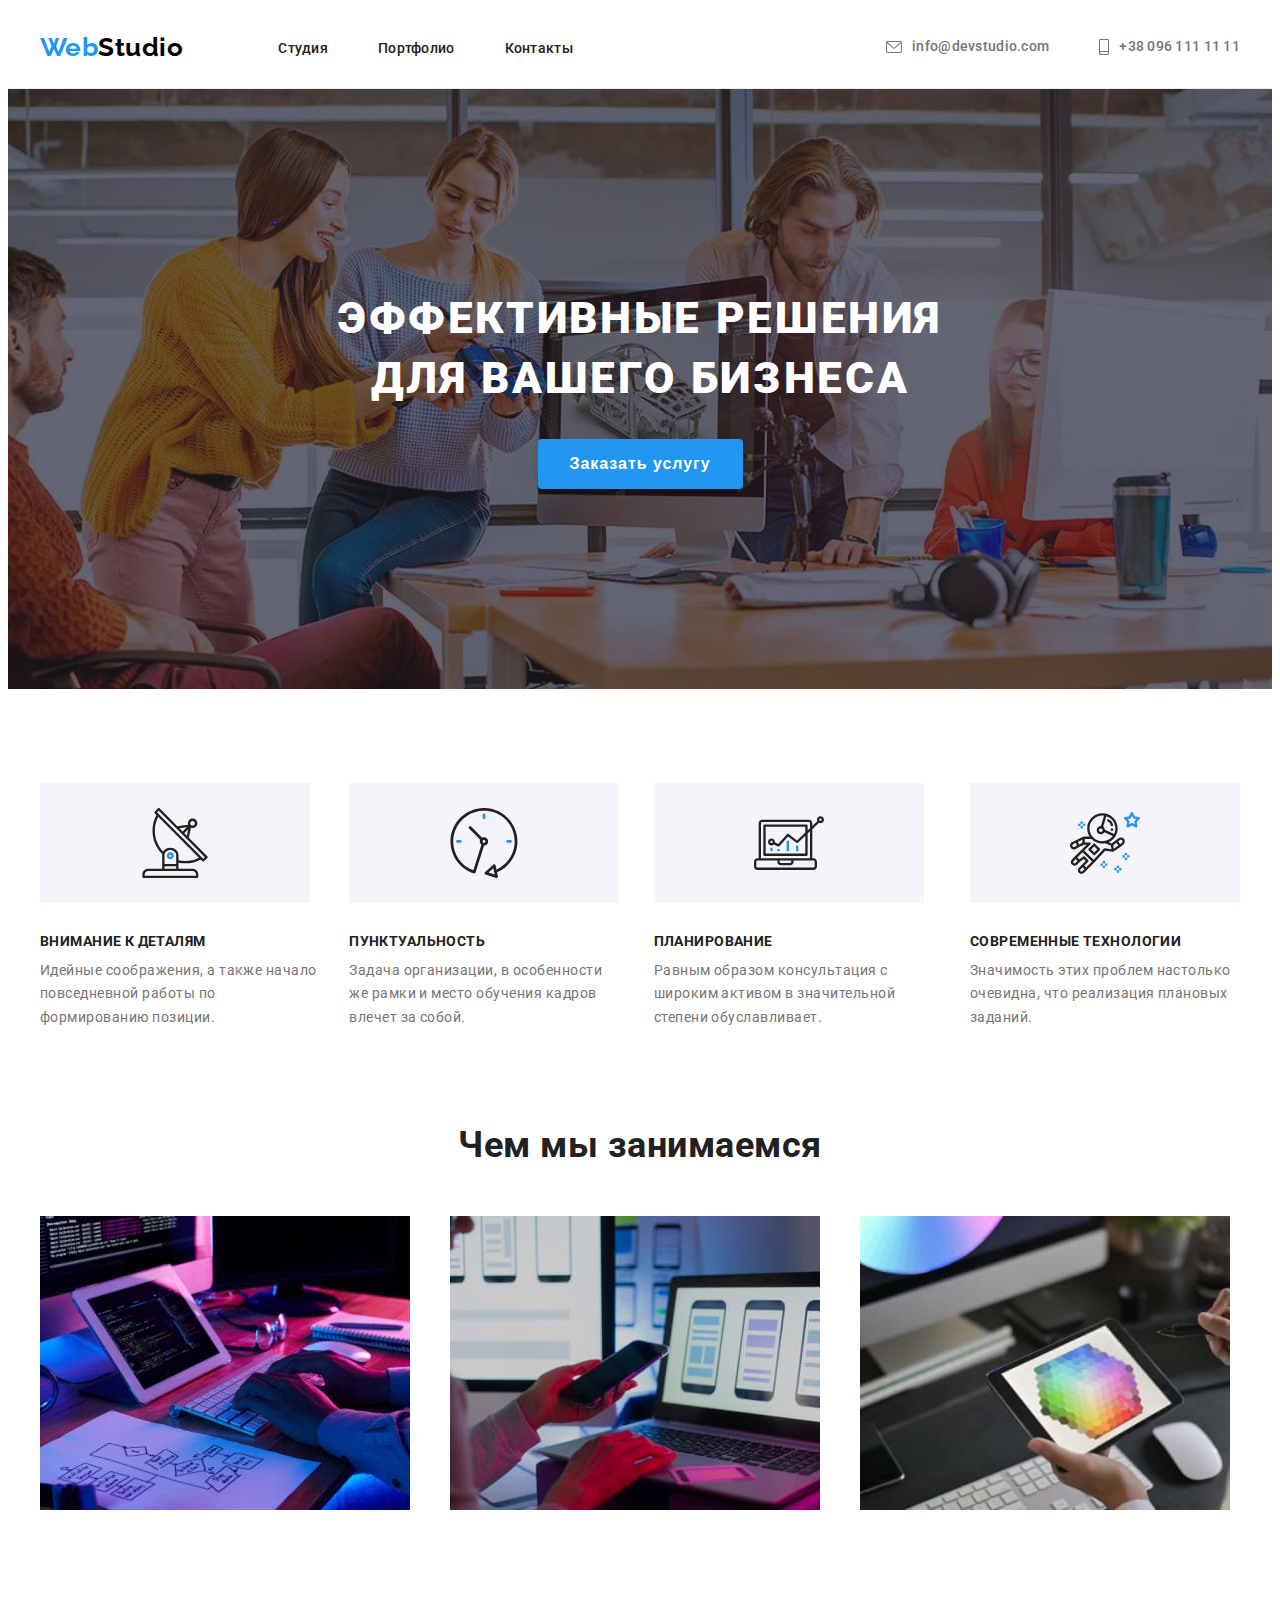
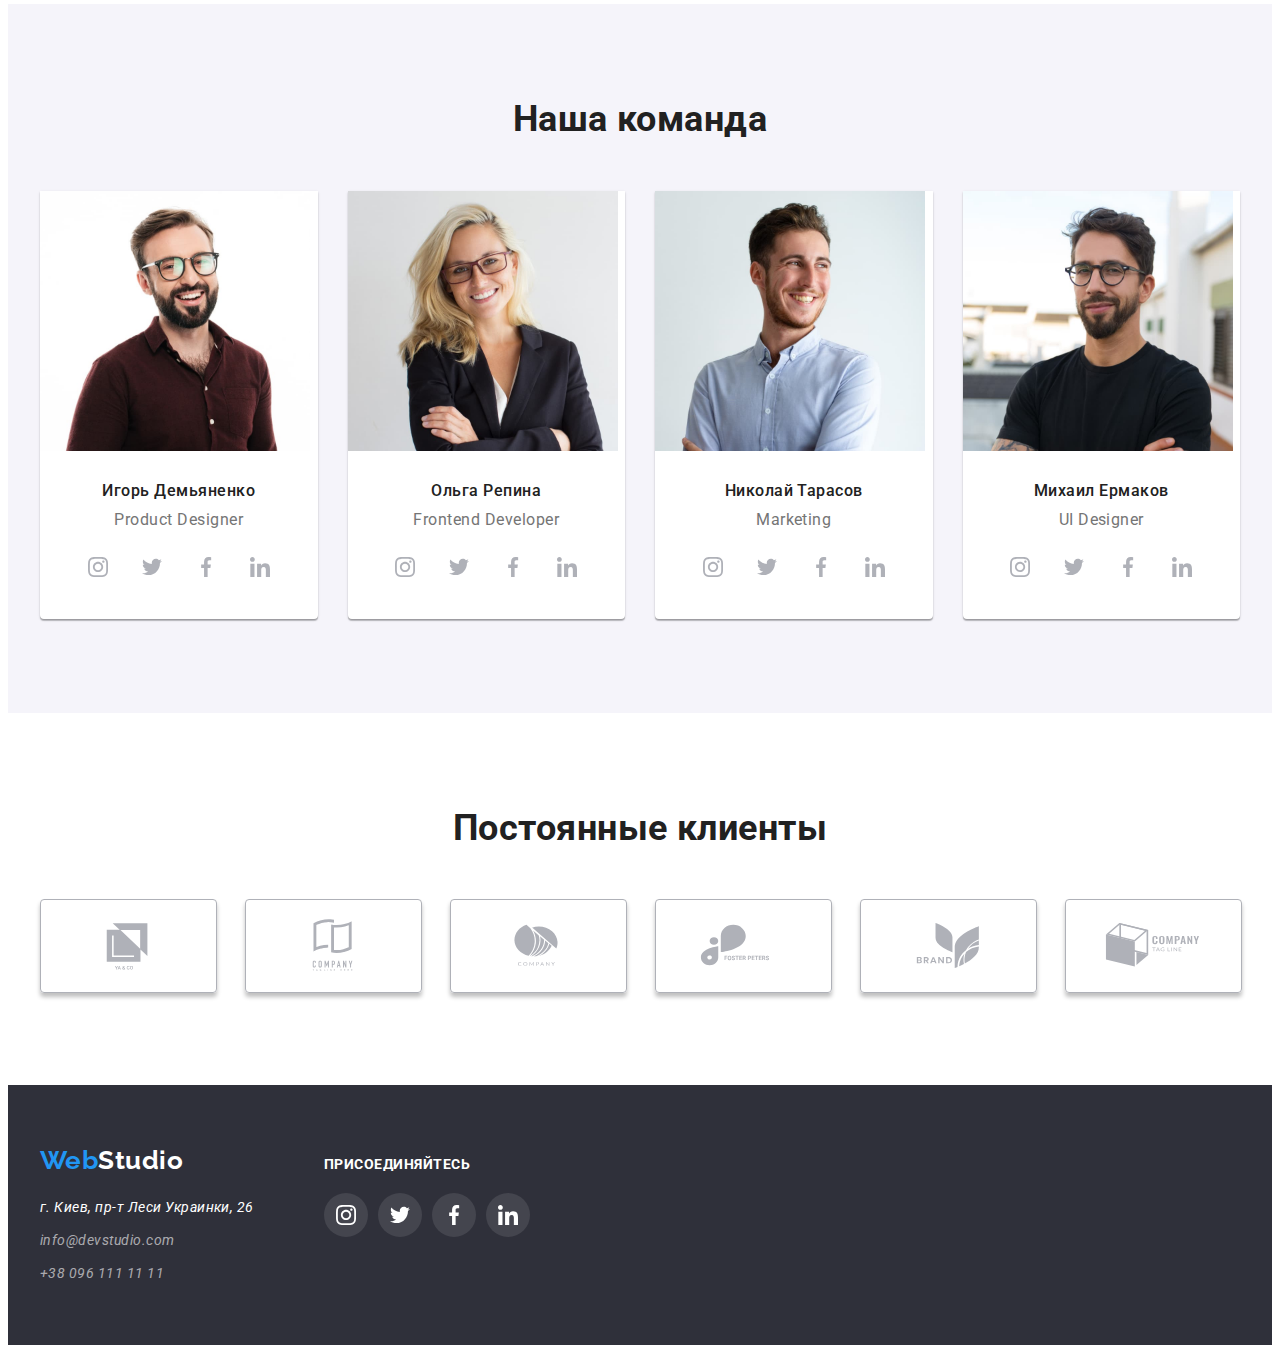
==== commit 4bcd3245: "Виравнивет ысонки в хэддере" ====
--- a/index.html
+++ b/index.html
@@ -35,7 +35,7 @@
         </ul>
       </nav>
       <ul class="contacts header-contacts">
-        <li class="list list-contacts mail-item">
+        <li class="list list-contacts">
           <a class="link link-contacts link-mail" href="mailto:info@devstudio.com">
             <svg class="mail-icon icon">
               <use href="./images/sprite.svg#icon-envelope"></use>
--- a/css/style.css
+++ b/css/style.css
@@ -101,6 +101,8 @@
   line-height: 1.14;
   letter-spacing: 0.02em;
   color: #757575;
+  display: flex;
+  align-items: center;
 }
 
 .link-contacts:hover,
@@ -127,7 +129,9 @@
 
 .header-contacts {
   margin-left: auto;
-}
+  display: flex;
+  align-items: center;
+  }
 
 .contacts {
   display: flex;
